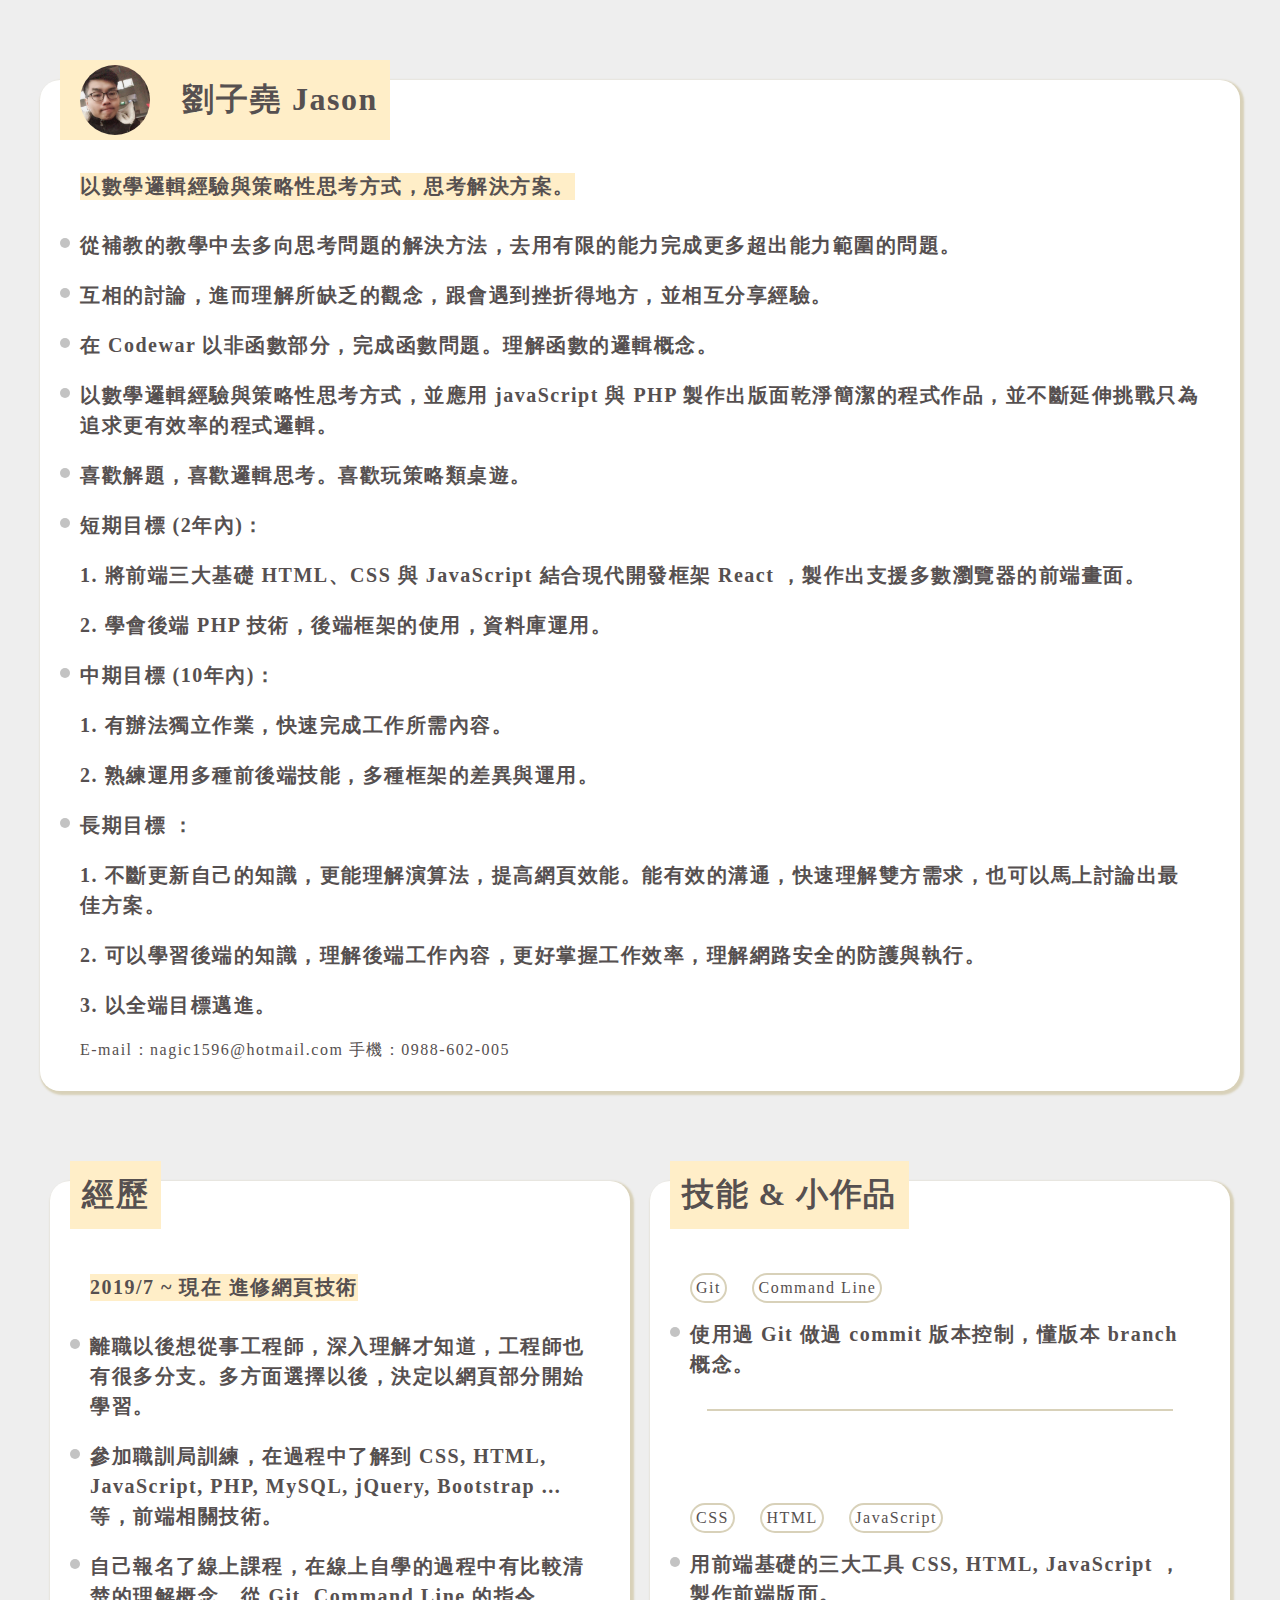
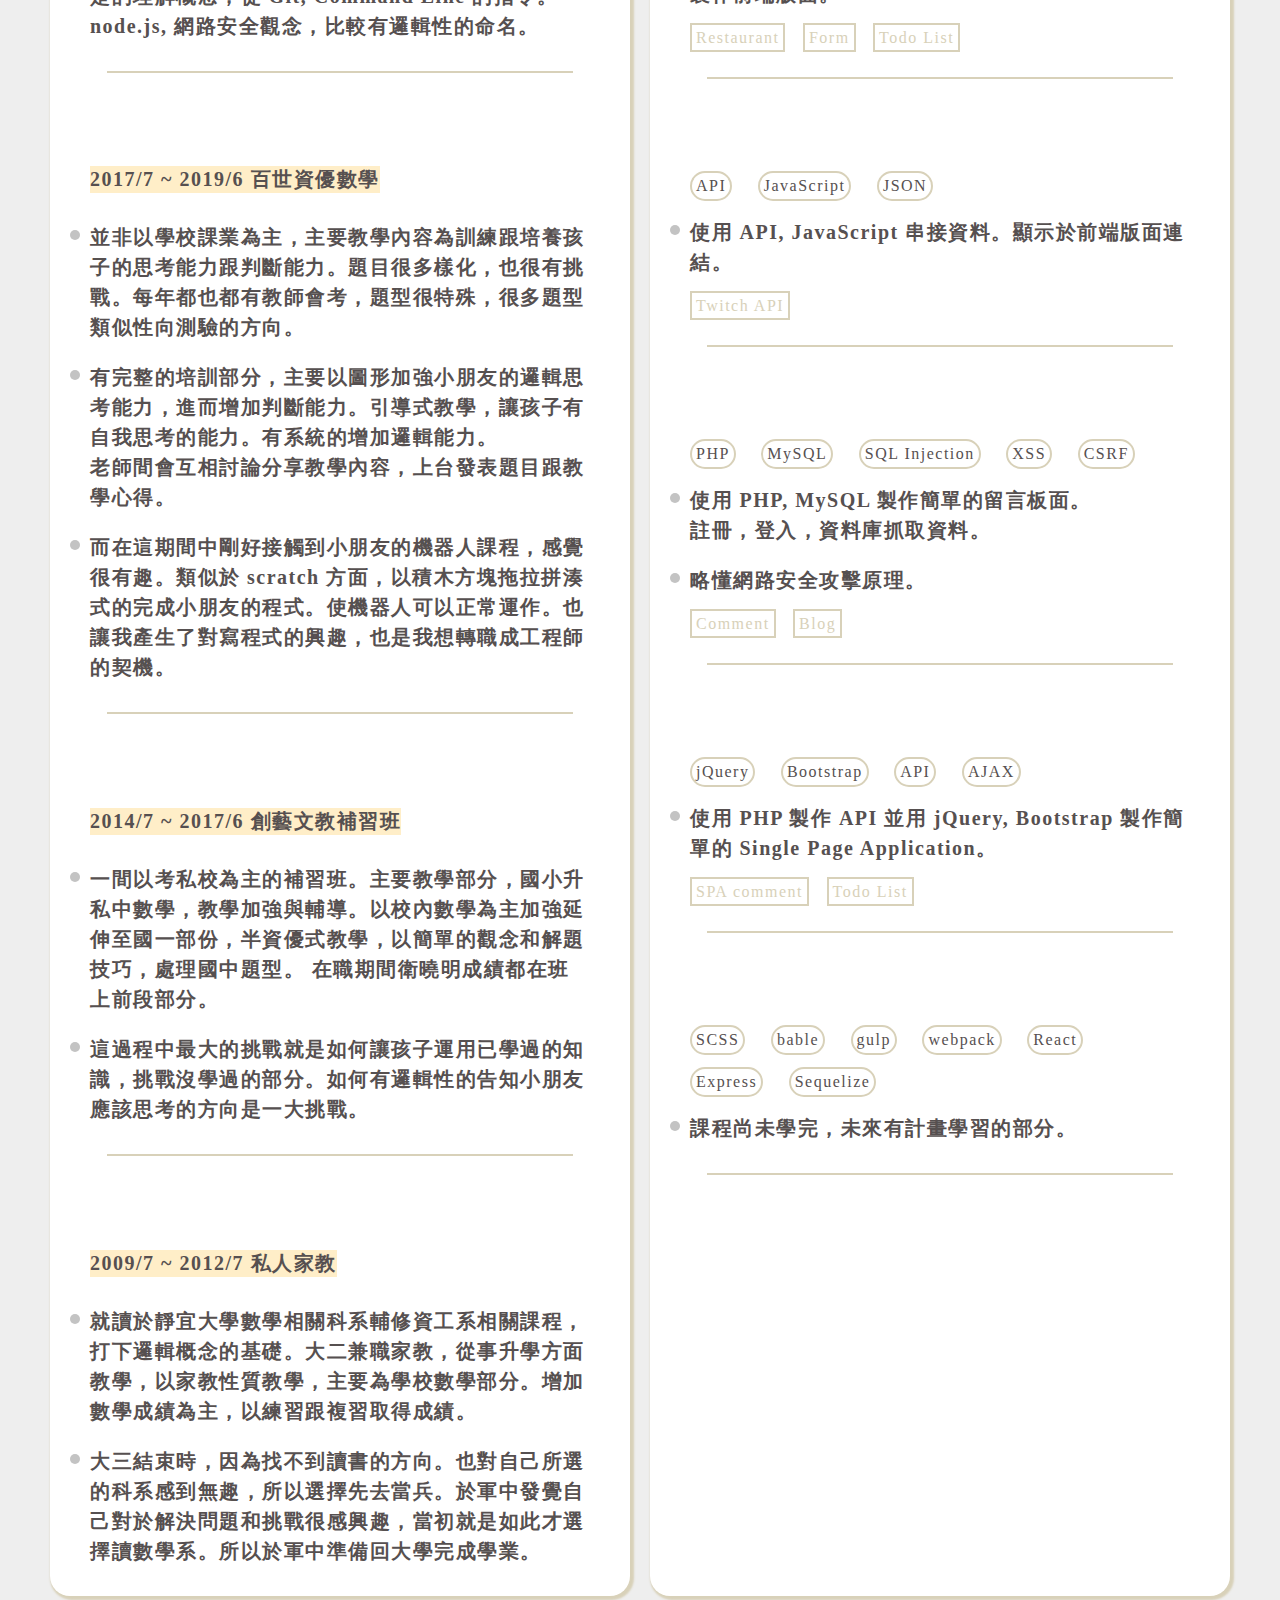
==== index.html @ eab97d85 "master" ====
<!DOCTYPE html>
<html lang="en">
<head>
	<meta charset="UTF-8">
	<meta name="viewport" content="width=device-width, initial-scale=1.0">
	<link rel="stylesheet" href="style.css">
	<link rel="stylesheet" href="http://meyerweb.com/eric/tools/css/reset/reset.css">	
	<title>自我介紹</title>
</head>
<body>
	<div class="wrapper">
		<div class="box_1">
			<div class="title">
				<div class="selfie"></div>
				<h1>劉子堯 Jason</h1>
			</div>
			<div class="box_info">
				<h1>
					以數學邏輯經驗與策略性思考方式，思考解決方案。
				</h1>
				<p class="point">從補教的教學中去多向思考問題的解決方法，去用有限的能力完成更多超出能力範圍的問題。</p>
				<p class="point">互相的討論，進而理解所缺乏的觀念，跟會遇到挫折得地方，並相互分享經驗。</p>
				<p class="point">在 Codewar 以非函數部分，完成函數問題。理解函數的邏輯概念。</p>
				<p class="point">以數學邏輯經驗與策略性思考方式，並應用 javaScript 與 PHP 製作出版面乾淨簡潔的程式作品，並不斷延伸挑戰只為追求更有效率的程式邏輯。</p>
				<p class="point">喜歡解題，喜歡邏輯思考。喜歡玩策略類桌遊。</p>

				<p class="point">短期目標 (2年內)：</p>
						<p>1. 將前端三大基礎 HTML、CSS 與 JavaScript 結合現代開發框架 React ，製作出支援多數瀏覽器的前端畫面。</p>
						<p>2. 學會後端 PHP 技術，後端框架的使用，資料庫運用。</p>
				<p class="point">中期目標 (10年內)：</p>
						<p>1. 有辦法獨立作業，快速完成工作所需內容。</p>
						<p>2. 熟練運用多種前後端技能，多種框架的差異與運用。</p>						
				<p class="point">長期目標 ：</p>
						<p>1. 不斷更新自己的知識，更能理解演算法，提高網頁效能。能有效的溝通，快速理解雙方需求，也可以馬上討論出最佳方案。</p>
						<p>2. 可以學習後端的知識，理解後端工作內容，更好掌握工作效率，理解網路安全的防護與執行。</p>
						<p>3. 以全端目標邁進。</p>						
				<span>
					E-mail：nagic1596@hotmail.com 手機：0988-602-005
				</span>				
			</div>
		</div>		
	</div>
	<div class="wrapper">
		<div class="box_2">
			<div class="title">
				<h1>經歷</h1>				
			</div>
			<div class="box_info">
				<h1>
					2019/7 ~ 現在 進修網頁技術
				</h1>			
				<p class="point">離職以後想從事工程師，深入理解才知道，工程師也有很多分支。多方面選擇以後，決定以網頁部分開始學習。</p>
				<p class="point">參加職訓局訓練，在過程中了解到 CSS, HTML, JavaScript, PHP, MySQL, jQuery, Bootstrap ... 等，前端相關技術。</p>
				<p class="point">自己報名了線上課程，在線上自學的過程中有比較清楚的理解概念，從 Git, Command Line 的指令。 node.js, 網路安全觀念，比較有邏輯性的命名。</p>
			</div>
			<div class="dividing"></div>
			<div class="box_info">
				<h1>
					2017/7 ~ 2019/6 百世資優數學
				</h1>
					<p class="point">並非以學校課業為主，主要教學內容為訓練跟培養孩子的思考能力跟判斷能力。題目很多樣化，也很有挑戰。每年都也都有教師會考，題型很特殊，很多題型類似性向測驗的方向。</p>
					<p class="point">有完整的培訓部分，主要以圖形加強小朋友的邏輯思考能力，進而增加判斷能力。引導式教學，讓孩子有自我思考的能力。有系統的增加邏輯能力。
					老師間會互相討論分享教學內容，上台發表題目跟教學心得。</p>
					<p class="point">而在這期間中剛好接觸到小朋友的機器人課程，感覺很有趣。類似於 scratch 方面，以積木方塊拖拉拼湊式的完成小朋友的程式。使機器人可以正常運作。也讓我產生了對寫程式的興趣，也是我想轉職成工程師的契機。</p>
				
			</div>
			<div class="dividing"></div>
			<div class="box_info">
				<h1>
					2014/7 ~ 2017/6 創藝文教補習班
				</h1>				
				<p class="point">一間以考私校為主的補習班。主要教學部分，國小升私中數學，教學加強與輔導。以校內數學為主加強延伸至國一部份，半資優式教學，以簡單的觀念和解題技巧，處理國中題型。	在職期間衛曉明成績都在班上前段部分。</p> 
				<p class="point">這過程中最大的挑戰就是如何讓孩子運用已學過的知識，挑戰沒學過的部分。如何有邏輯性的告知小朋友應該思考的方向是一大挑戰。</p> 
			</div>
			<div class="dividing"></div>
			<div class="box_info">
				<h1>
					2009/7 ~ 2012/7 私人家教
				</h1>
				<p class="point">就讀於靜宜大學數學相關科系輔修資工系相關課程，打下邏輯概念的基礎。大二兼職家教，從事升學方面教學，以家教性質教學，主要為學校數學部分。增加數學成績為主，以練習跟複習取得成績。</p> 
				<p class="point">大三結束時，因為找不到讀書的方向。也對自己所選的科系感到無趣，所以選擇先去當兵。於軍中發覺自己對於解決問題和挑戰很感興趣，當初就是如此才選擇讀數學系。所以於軍中準備回大學完成學業。</p>
			</div>
		</div>
		<div class="box_2">
			<div class="title">
				<h1>技能 & 小作品</h1>
			</div>

			<div class="box_info">
				<div class="token">Git</div>
				<div class="token">Command Line</div>			
				<p class="point">使用過 Git 做過 commit 版本控制，懂版本 branch 概念。</p>
			</div>
			<div class="dividing"></div>

			<div class="box_info">
				<div class="token">CSS</div>
				<div class="token">HTML</div>
				<div class="token">JavaScript</div>
				<p class="point">用前端基礎的三大工具 CSS, HTML, JavaScript ，製作前端版面。</p>
				<a href="1/index.html">Restaurant</a>
				<a href="2/index.html">Form</a>
				<a href="3/index.html">Todo List</a>
			</div>
			<div class="dividing"></div>

			<div class="box_info">
				<div class="token">API</div>
				<div class="token">JavaScript</div>
				<div class="token">JSON</div>				
				<p class="point">使用 API, JavaScript 串接資料。顯示於前端版面連結。</p>				
				<a href="4/index.html">Twitch API</a>
			</div>
			<div class="dividing"></div>

			<div class="box_info">
				<div class="token">PHP</div>
				<div class="token">MySQL</div>
				<div class="token">SQL Injection</div>
				<div class="token">XSS</div>
				<div class="token">CSRF</div>							
				<p class="point">使用 PHP, MySQL 製作簡單的留言板面。
					註冊，登入，資料庫抓取資料。</p>
				<p class="point">略懂網路安全攻擊原理。</p>
				<a href="http://mentor-program.co/mtr04group5/YAO/week11/hw1/index.php">Comment</a>
				<a href="http://mentor-program.co/mtr04group5/YAO/week11/hw2/index.php">Blog</a>
			</div>
			<div class="dividing"></div>

			<div class="box_info">
				<div class="token">jQuery </div>
				<div class="token">Bootstrap </div>
				<div class="token">API </div>
				<div class="token">AJAX </div>				
				<p class="point">使用 PHP 製作 API 並用 jQuery, Bootstrap 製作簡單的 Single Page Application。</p>			
				<a href="http://mentor-program.co/mtr04group5/YAO/week12/hw1/">SPA comment</a>
				<a href="http://mentor-program.co/mtr04group5/YAO/week12/hw2/">Todo List</a>
			</div>
			<div class="dividing"></div>

			<div class="box_info">
				<div class="token">SCSS </div>
				<div class="token">bable </div>
				<div class="token">gulp </div>
				<div class="token">webpack </div>
				<div class="token">React </div>
				<div class="token">Express </div>
				<div class="token">Sequelize </div>
				<p class="point">課程尚未學完，未來有計畫學習的部分。</p>
			</div>
			<div class="dividing"></div>
		</div>			
	</div>

</body>
</html>
---- style.css ----
body {
	letter-spacing: 1.5px;
	font-family: 'Microsoft JhengHei';
	color: #565050;
	background-color: #eee;
}

.wrapper {	
	margin: 40px auto;
	display: flex;
	width: 1200px;
}

.box_1:hover, .box_2:hover {
	box-shadow: 3px 3px 3px 3px #d8d1b9;
	transition: 0.5s;
}

.box_1 {
	background-color: #fff;
	position: relative;
	margin: 40px auto;
	width: 1200px;
	box-shadow: 2px 2px 2px 2px #d8d1b9;
	border-radius: 20px;
}

.title {
	display: flex;
	position: absolute;
	top: -20px;
	left: 20px;
	background-color: #ffeec8;
	text-align: center;
}

.selfie {
	background-image: url('photo1.jpg');
	background-size: cover;
	margin: 5px 20px;
	height: 70px;
	width: 70px;
	border-radius: 50%;
	z-index: 999;
}

.title h1 {
	margin: 12px;
	display: flex;
	font-weight: bolder;
	font-size: 32px;
	align-items: center;
	justify-content: center;
	text-align: center;
}

.box_info {
	position: relative;
	margin: 80px 40px 30px 40px;
}

.box_info h1 {
	display: inline-block;
	background-color: #ffeec8;
	font-weight: bold;
	font-size: 20px;
}

.box_info p {	
	white-space: pre-line;
	margin-top: 16px;
	line-height: 1.5em;
	font-weight: bold;
	font-size: 20px;
	margin-bottom: 20px;
}

.point:before {
	position: absolute;
	content: "";
	margin-top: 8px;
	left: -20px;
	width: 10px;
	height: 10px;
	border-radius: 50%;
	background-color: #c3c3c3;
}

.box_info p span {
	color: #afadad;
}

.box_info a {
	padding: 4px;
	border: 2px solid #d8d1b9;
	margin-right: 12px;
	color: #d8d1b9;
	text-decoration: none;
}

.box_info a:hover {
	background-color: #d8d1b9;
	padding: 4px;
	border: 2px solid #d8d1b9;
	margin-right: 24px;
	margin-left: 24px;
	color: #000;
	text-decoration: none;
	transition: 1s;
}

.box_2 {
	background-color: #fff;
	position: relative;
	margin: 10px;
	width: 580px;
	box-shadow: 2px 2px 2px 2px #d8d1b9;
	border-radius: 20px;
}

.dividing {
	margin: 30px auto;
	border: 1px solid #d8d1b9;
	width: 80%;	
}

.token {
	padding: 4px;
	margin-right: 20px;
	margin-top: 12px;
	display: inline-block;
	border: 2px solid #d8d1b9;
	border-radius: 20px;
}

@media  (max-width: 500px){
	.wrapper {
		display: block;
		margin: 40px auto;
		width: 95%;
		}
	.box_1, .box_2 {
		width: 100%;
		margin: 60px auto; 
	}
	.box_info {
		position: relative;
		margin: 0 40px;
	}
	.box_info h1 {
		position: relative;
		display: inline-block;
		margin-top: 60px;
		background-color: #ffeec8;
		font-weight: bold;
		font-size: 20px;
	}
	.token {
		padding: 4px;
		margin-right: 20px;
		margin-top: 20px;
		display: inline-block;
		border: 2px solid #d8d1b9;
		border-radius: 20px;
	}
	.dividing {
		margin: 12px auto;
		border: 1px solid #d8d1b9;
		width: 80%;	
	}
	.title {
		display: flex;
		position: absolute;
		top: -40px;
		left: 12px;
		background-color: #ffeec8;
		text-align: center;
	}
	.box_info a {
		padding: 4px;
		border: 2px solid #d8d1b9;
		margin: 12px 0;
		color: #d8d1b9;
		text-decoration: none;
	}
	.box_info p {
		text-align: justify;
		white-space: pre-line;
		margin-top: 16px;
		line-height: 1.5em;
		font-weight: bold;
		font-size: 18px;
		margin-bottom: 20px;
	}
}
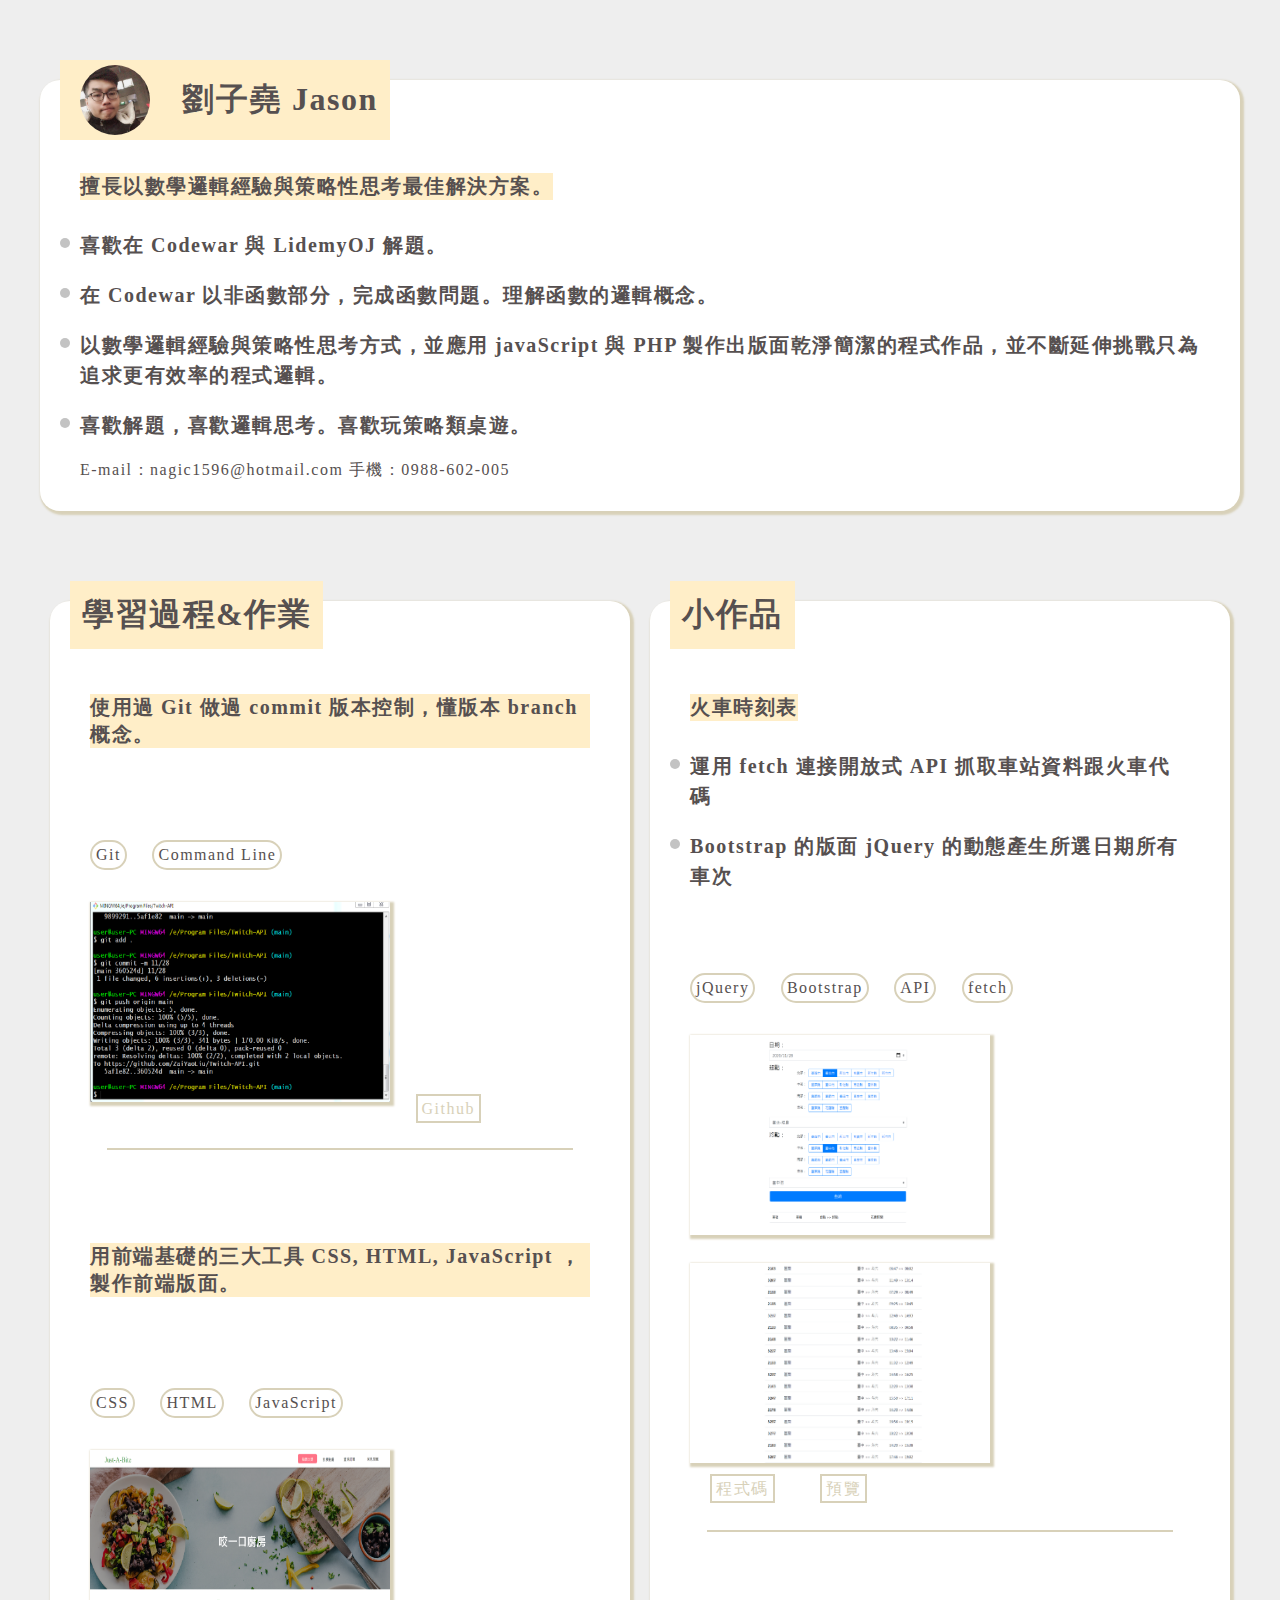
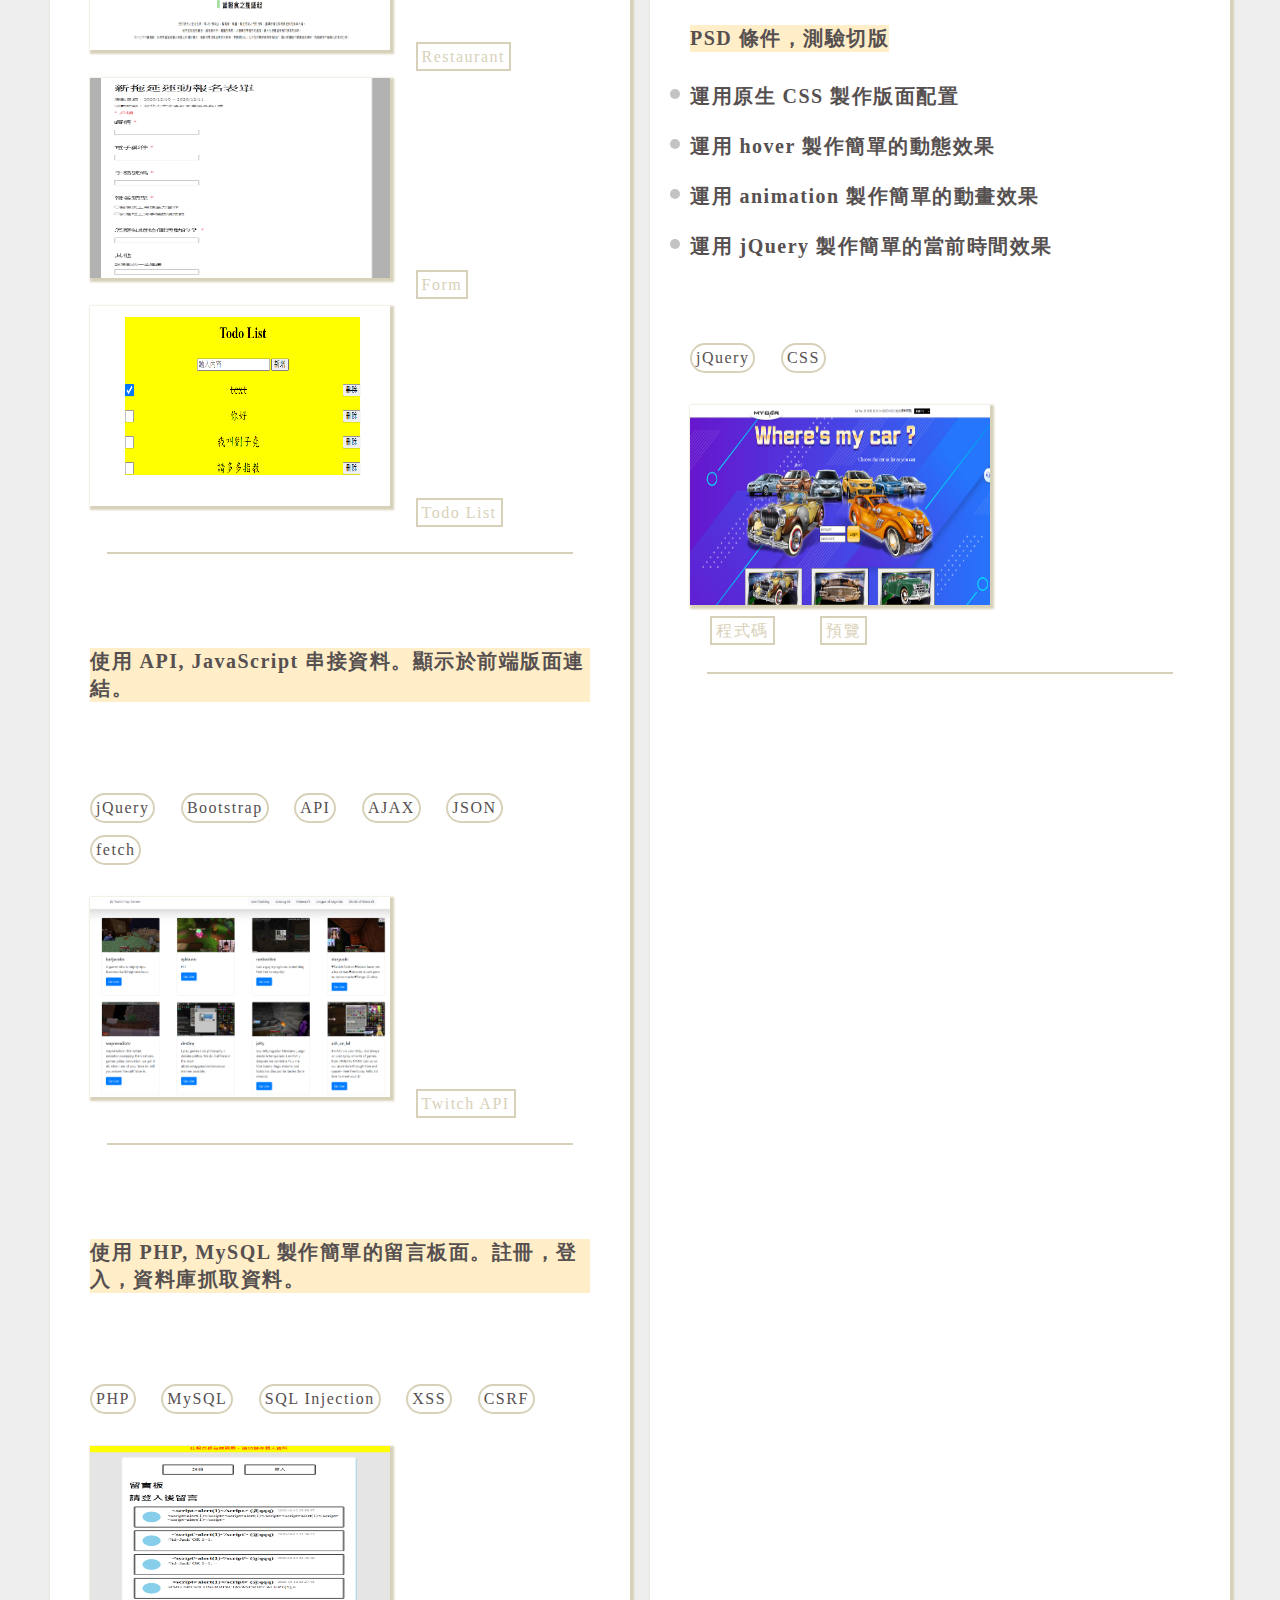
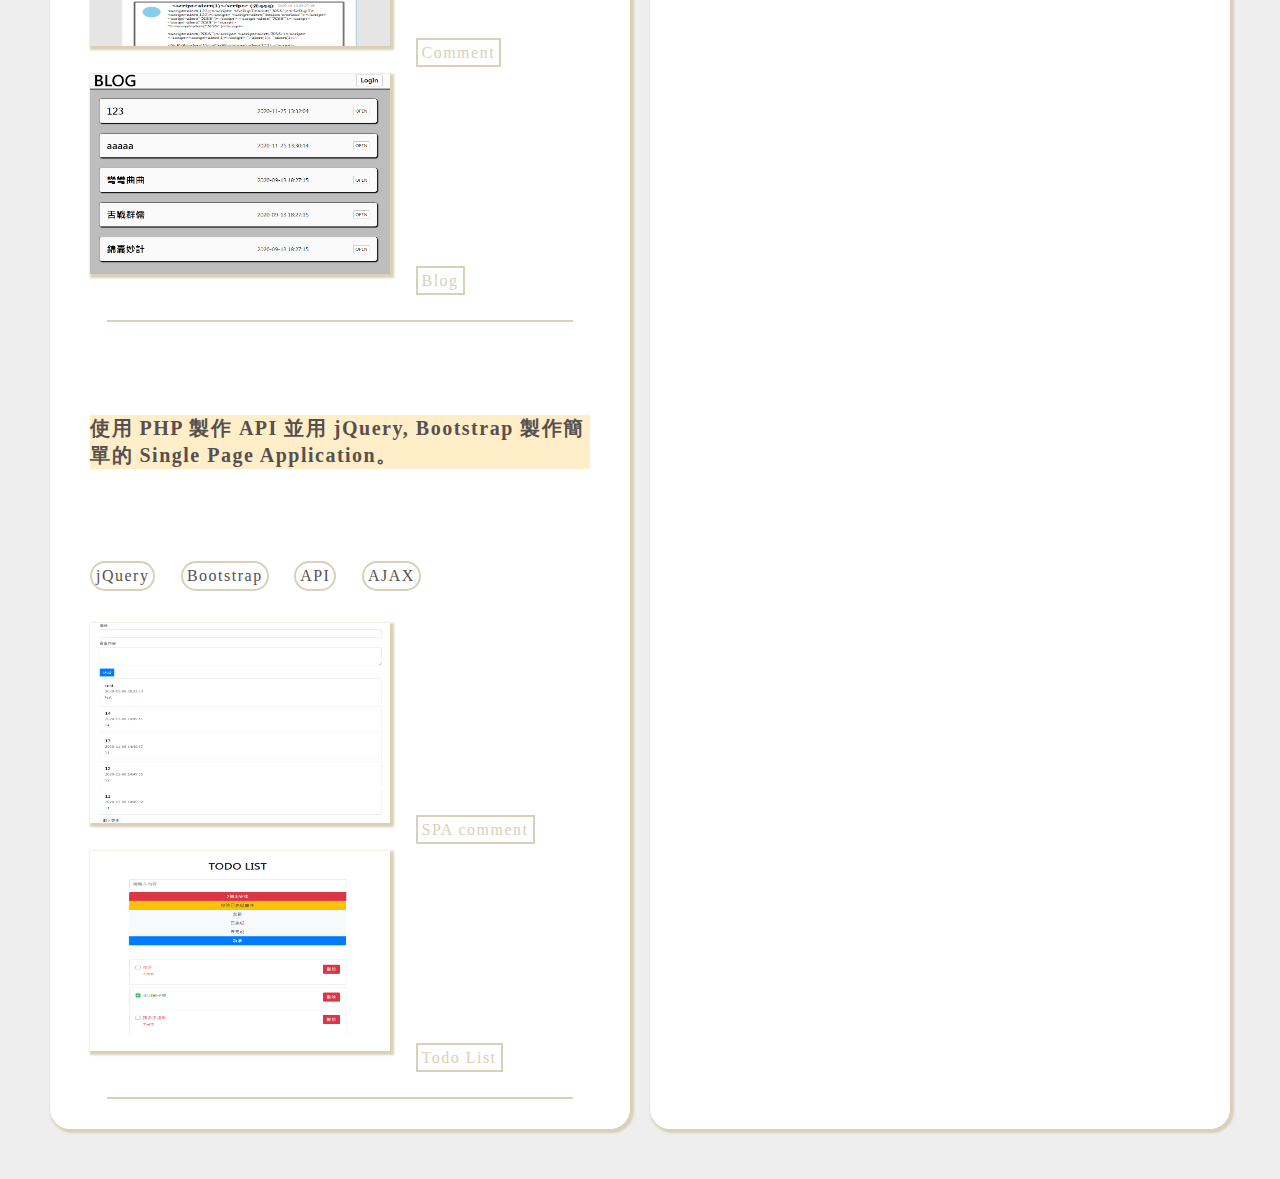
==== commit 1f79240e: "11/28" ====
--- a/index.html
+++ b/index.html
@@ -16,24 +16,12 @@
 			</div>
 			<div class="box_info">
 				<h1>
-					以數學邏輯經驗與策略性思考方式，思考解決方案。
+					擅長以數學邏輯經驗與策略性思考最佳解決方案。
 				</h1>
-				<p class="point">從補教的教學中去多向思考問題的解決方法，去用有限的能力完成更多超出能力範圍的問題。</p>
-				<p class="point">互相的討論，進而理解所缺乏的觀念，跟會遇到挫折得地方，並相互分享經驗。</p>
+				<p class="point">喜歡在 Codewar 與 LidemyOJ 解題。</p>
 				<p class="point">在 Codewar 以非函數部分，完成函數問題。理解函數的邏輯概念。</p>
 				<p class="point">以數學邏輯經驗與策略性思考方式，並應用 javaScript 與 PHP 製作出版面乾淨簡潔的程式作品，並不斷延伸挑戰只為追求更有效率的程式邏輯。</p>
-				<p class="point">喜歡解題，喜歡邏輯思考。喜歡玩策略類桌遊。</p>
-
-				<p class="point">短期目標 (2年內)：</p>
-						<p>1. 將前端三大基礎 HTML、CSS 與 JavaScript 結合現代開發框架 React ，製作出支援多數瀏覽器的前端畫面。</p>
-						<p>2. 學會後端 PHP 技術，後端框架的使用，資料庫運用。</p>
-				<p class="point">中期目標 (10年內)：</p>
-						<p>1. 有辦法獨立作業，快速完成工作所需內容。</p>
-						<p>2. 熟練運用多種前後端技能，多種框架的差異與運用。</p>						
-				<p class="point">長期目標 ：</p>
-						<p>1. 不斷更新自己的知識，更能理解演算法，提高網頁效能。能有效的溝通，快速理解雙方需求，也可以馬上討論出最佳方案。</p>
-						<p>2. 可以學習後端的知識，理解後端工作內容，更好掌握工作效率，理解網路安全的防護與執行。</p>
-						<p>3. 以全端目標邁進。</p>						
+				<p class="point">喜歡解題，喜歡邏輯思考。喜歡玩策略類桌遊。</p>					
 				<span>
 					E-mail：nagic1596@hotmail.com 手機：0988-602-005
 				</span>				
@@ -43,110 +31,132 @@
 	<div class="wrapper">
 		<div class="box_2">
 			<div class="title">
-				<h1>經歷</h1>				
+				<h1>學習過程&作業</h1>				
 			</div>
 			<div class="box_info">
 				<h1>
-					2019/7 ~ 現在 進修網頁技術
-				</h1>			
-				<p class="point">離職以後想從事工程師，深入理解才知道，工程師也有很多分支。多方面選擇以後，決定以網頁部分開始學習。</p>
-				<p class="point">參加職訓局訓練，在過程中了解到 CSS, HTML, JavaScript, PHP, MySQL, jQuery, Bootstrap ... 等，前端相關技術。</p>
-				<p class="point">自己報名了線上課程，在線上自學的過程中有比較清楚的理解概念，從 Git, Command Line 的指令。 node.js, 網路安全觀念，比較有邏輯性的命名。</p>
+					使用過 Git 做過 commit 版本控制，懂版本 branch 概念。
+				</h1>
+				<p>
+					<div class="token">Git</div>
+					<div class="token">Command Line</div>
+				</p>				
+				<img src="img/git.PNG" alt="">
+				<a href="https://github.com/ZaiYaoLiu" target="_blank">Github</a>
 			</div>
 			<div class="dividing"></div>
 			<div class="box_info">
 				<h1>
-					2017/7 ~ 2019/6 百世資優數學
+					用前端基礎的三大工具 CSS, HTML, JavaScript ，製作前端版面。
 				</h1>
-					<p class="point">並非以學校課業為主，主要教學內容為訓練跟培養孩子的思考能力跟判斷能力。題目很多樣化，也很有挑戰。每年都也都有教師會考，題型很特殊，很多題型類似性向測驗的方向。</p>
-					<p class="point">有完整的培訓部分，主要以圖形加強小朋友的邏輯思考能力，進而增加判斷能力。引導式教學，讓孩子有自我思考的能力。有系統的增加邏輯能力。
-					老師間會互相討論分享教學內容，上台發表題目跟教學心得。</p>
-					<p class="point">而在這期間中剛好接觸到小朋友的機器人課程，感覺很有趣。類似於 scratch 方面，以積木方塊拖拉拼湊式的完成小朋友的程式。使機器人可以正常運作。也讓我產生了對寫程式的興趣，也是我想轉職成工程師的契機。</p>
+				<p>
+					<div class="token">CSS</div>
+					<div class="token">HTML</div>
+					<div class="token">JavaScript</div>
+				</p>
+				<img src="img/rest.PNG" alt="">
+				<a href="1/index.html" target="_blank">Restaurant</a>
+				<img src="img/form.PNG" alt="">
+				<a href="2/index.html" target="_blank">Form</a>
+				<img src="img/todo.PNG" alt="">
+				<a href="3/index.html" target="_blank">Todo List</a>
+			</div>
+			<div class="dividing"></div>
+			<div class="box_info">
+				<h1>
+					使用 API, JavaScript 串接資料。顯示於前端版面連結。
+				</h1>				
+				<p>
+					<div class="token">jQuery </div>
+					<div class="token">Bootstrap </div>
+					<div class="token">API </div>
+					<div class="token">AJAX </div>
+					<div class="token">JSON</div>
+					<div class="token">fetch</div>
+				</p>
+				<img src="img/twitch.PNG" alt="">
+				<a href="4/index.html" target="_blank">Twitch API</a>
+			</div>
+			<div class="dividing"></div>
+			<div class="box_info">
+				<h1>
+					使用 PHP, MySQL 製作簡單的留言板面。註冊，登入，資料庫抓取資料。
+				</h1>
+				<p>
+					<div class="token">PHP</div>
+					<div class="token">MySQL</div>
+					<div class="token">SQL Injection</div>
+					<div class="token">XSS</div>
+					<div class="token">CSRF</div>
+				</p>
+				<img src="img/comment.PNG" alt="">
+				<a href="http://mentor-program.co/mtr04group5/YAO/week11/hw1/index.php" target="_blank">Comment</a>
+				<img src="img/blog.PNG" alt="">
+				<a href="http://mentor-program.co/mtr04group5/YAO/week11/hw2/index.php" target="_blank">Blog</a>
+			</div>
+			<div class="dividing"></div>
+			<div class="box_info">
+				<h1>
+					使用 PHP 製作 API 並用 jQuery, Bootstrap 製作簡單的 Single Page Application。
+				</h1>
+				<p>
+					<div class="token">jQuery </div>
+					<div class="token">Bootstrap </div>
+					<div class="token">API </div>
+					<div class="token">AJAX </div>
+				</p>
+				<img src="img/spa.PNG" alt="">
+				<a href="http://mentor-program.co/mtr04group5/YAO/week12/hw1/" target="_blank">SPA comment</a>
+				<img src="img/todoList.PNG" alt="">
+				<a href="http://mentor-program.co/mtr04group5/YAO/week12/hw2/" target="_blank">Todo List</a>
+			</div>
+			<div class="dividing"></div>
+		</div>
+		<div class="box_2">
+			<div class="title">
+				<h1>小作品</h1>
+			</div>
+			<div class="box_info">
+				<h1>
+					火車時刻表
+				</h1>
+				<p class="point">運用 fetch 連接開放式 API 抓取車站資料跟火車代碼</p>
+				<p class="point">Bootstrap 的版面 jQuery 的動態產生所選日期所有車次</p>
+				<p>
+					<div class="token">jQuery </div>
+					<div class="token">Bootstrap </div>
+					<div class="token">API </div>
+					<div class="token">fetch</div>
+				</p>
+				
+				<img src="img/trainsform.PNG" alt="" class="trainsform">
+				<img src="img/trainsform_2.PNG" alt="" class="trainsform">
+				<div>
+					<a href="https://github.com/ZaiYaoLiu/Twitch-API/blob/main/timetable.html" target="_blank">程式碼</a>
+					<a href="https://zaiyaoliu.github.io/Twitch-API/timetable.html" target="_blank">預覽</a>
+				</div>
 				
 			</div>
 			<div class="dividing"></div>
 			<div class="box_info">
 				<h1>
-					2014/7 ~ 2017/6 創藝文教補習班
-				</h1>				
-				<p class="point">一間以考私校為主的補習班。主要教學部分，國小升私中數學，教學加強與輔導。以校內數學為主加強延伸至國一部份，半資優式教學，以簡單的觀念和解題技巧，處理國中題型。	在職期間衛曉明成績都在班上前段部分。</p> 
-				<p class="point">這過程中最大的挑戰就是如何讓孩子運用已學過的知識，挑戰沒學過的部分。如何有邏輯性的告知小朋友應該思考的方向是一大挑戰。</p> 
-			</div>
-			<div class="dividing"></div>
-			<div class="box_info">
-				<h1>
-					2009/7 ~ 2012/7 私人家教
+					PSD 條件，測驗切版
 				</h1>
-				<p class="point">就讀於靜宜大學數學相關科系輔修資工系相關課程，打下邏輯概念的基礎。大二兼職家教，從事升學方面教學，以家教性質教學，主要為學校數學部分。增加數學成績為主，以練習跟複習取得成績。</p> 
-				<p class="point">大三結束時，因為找不到讀書的方向。也對自己所選的科系感到無趣，所以選擇先去當兵。於軍中發覺自己對於解決問題和挑戰很感興趣，當初就是如此才選擇讀數學系。所以於軍中準備回大學完成學業。</p>
-			</div>
-		</div>
-		<div class="box_2">
-			<div class="title">
-				<h1>技能 & 小作品</h1>
-			</div>
-
-			<div class="box_info">
-				<div class="token">Git</div>
-				<div class="token">Command Line</div>			
-				<p class="point">使用過 Git 做過 commit 版本控制，懂版本 branch 概念。</p>
-			</div>
-			<div class="dividing"></div>
-
-			<div class="box_info">
-				<div class="token">CSS</div>
-				<div class="token">HTML</div>
-				<div class="token">JavaScript</div>
-				<p class="point">用前端基礎的三大工具 CSS, HTML, JavaScript ，製作前端版面。</p>
-				<a href="1/index.html">Restaurant</a>
-				<a href="2/index.html">Form</a>
-				<a href="3/index.html">Todo List</a>
-			</div>
-			<div class="dividing"></div>
-
-			<div class="box_info">
-				<div class="token">API</div>
-				<div class="token">JavaScript</div>
-				<div class="token">JSON</div>				
-				<p class="point">使用 API, JavaScript 串接資料。顯示於前端版面連結。</p>				
-				<a href="4/index.html">Twitch API</a>
-			</div>
-			<div class="dividing"></div>
-
-			<div class="box_info">
-				<div class="token">PHP</div>
-				<div class="token">MySQL</div>
-				<div class="token">SQL Injection</div>
-				<div class="token">XSS</div>
-				<div class="token">CSRF</div>							
-				<p class="point">使用 PHP, MySQL 製作簡單的留言板面。
-					註冊，登入，資料庫抓取資料。</p>
-				<p class="point">略懂網路安全攻擊原理。</p>
-				<a href="http://mentor-program.co/mtr04group5/YAO/week11/hw1/index.php">Comment</a>
-				<a href="http://mentor-program.co/mtr04group5/YAO/week11/hw2/index.php">Blog</a>
-			</div>
-			<div class="dividing"></div>
-
-			<div class="box_info">
-				<div class="token">jQuery </div>
-				<div class="token">Bootstrap </div>
-				<div class="token">API </div>
-				<div class="token">AJAX </div>				
-				<p class="point">使用 PHP 製作 API 並用 jQuery, Bootstrap 製作簡單的 Single Page Application。</p>			
-				<a href="http://mentor-program.co/mtr04group5/YAO/week12/hw1/">SPA comment</a>
-				<a href="http://mentor-program.co/mtr04group5/YAO/week12/hw2/">Todo List</a>
-			</div>
-			<div class="dividing"></div>
-
-			<div class="box_info">
-				<div class="token">SCSS </div>
-				<div class="token">bable </div>
-				<div class="token">gulp </div>
-				<div class="token">webpack </div>
-				<div class="token">React </div>
-				<div class="token">Express </div>
-				<div class="token">Sequelize </div>
-				<p class="point">課程尚未學完，未來有計畫學習的部分。</p>
+				<p class="point">運用原生 CSS 製作版面配置</p>
+				<p class="point">運用 hover 製作簡單的動態效果</p>
+				<p class="point">運用 animation 製作簡單的動畫效果</p>
+				<p class="point">運用 jQuery 製作簡單的當前時間效果</p>
+				<p>
+					<div class="token">jQuery </div>
+					<div class="token">CSS </div>
+				</p>
+				
+				<img src="img/rana.PNG" alt="" class="trainsform">
+				<div>
+					<a href="https://github.com/ZaiYaoLiu/RaNa" target="_blank">程式碼</a>
+					<a href="https://zaiyaoliu.github.io/RaNa/" target="_blank">預覽</a>
+				</div>
+				
 			</div>
 			<div class="dividing"></div>
 		</div>			
--- a/style.css
+++ b/style.css
@@ -35,7 +35,7 @@
 }
 
 .selfie {
-	background-image: url('photo1.jpg');
+	background-image: url('img/photo1.jpg');
 	background-size: cover;
 	margin: 5px 20px;
 	height: 70px;
@@ -93,7 +93,7 @@
 .box_info a {
 	padding: 4px;
 	border: 2px solid #d8d1b9;
-	margin-right: 12px;
+	margin: 20px;
 	color: #d8d1b9;
 	text-decoration: none;
 }
@@ -102,11 +102,23 @@
 	background-color: #d8d1b9;
 	padding: 4px;
 	border: 2px solid #d8d1b9;
-	margin-right: 24px;
-	margin-left: 24px;
 	color: #000;
 	text-decoration: none;
 	transition: 1s;
+}
+
+.box_info img {
+	margin: 12px auto;
+	width: 300px;
+	height: 200px;
+	box-shadow: 2px 2px 2px 2px #d8d1b9;
+}
+
+.box_info img:hover {
+	margin: 12px auto;
+	width: 500px;
+	height: 300px;
+	box-shadow: 2px 2px 2px 2px #d8d1b9;
 }
 
 .box_2 {
@@ -192,4 +204,10 @@
 		font-size: 18px;
 		margin-bottom: 20px;
 	}
+	.box_info img:hover {
+		margin: 12px auto;
+		width: 300px;
+		height: 200px;
+		box-shadow: 2px 2px 2px 2px #d8d1b9;
+	}
 }